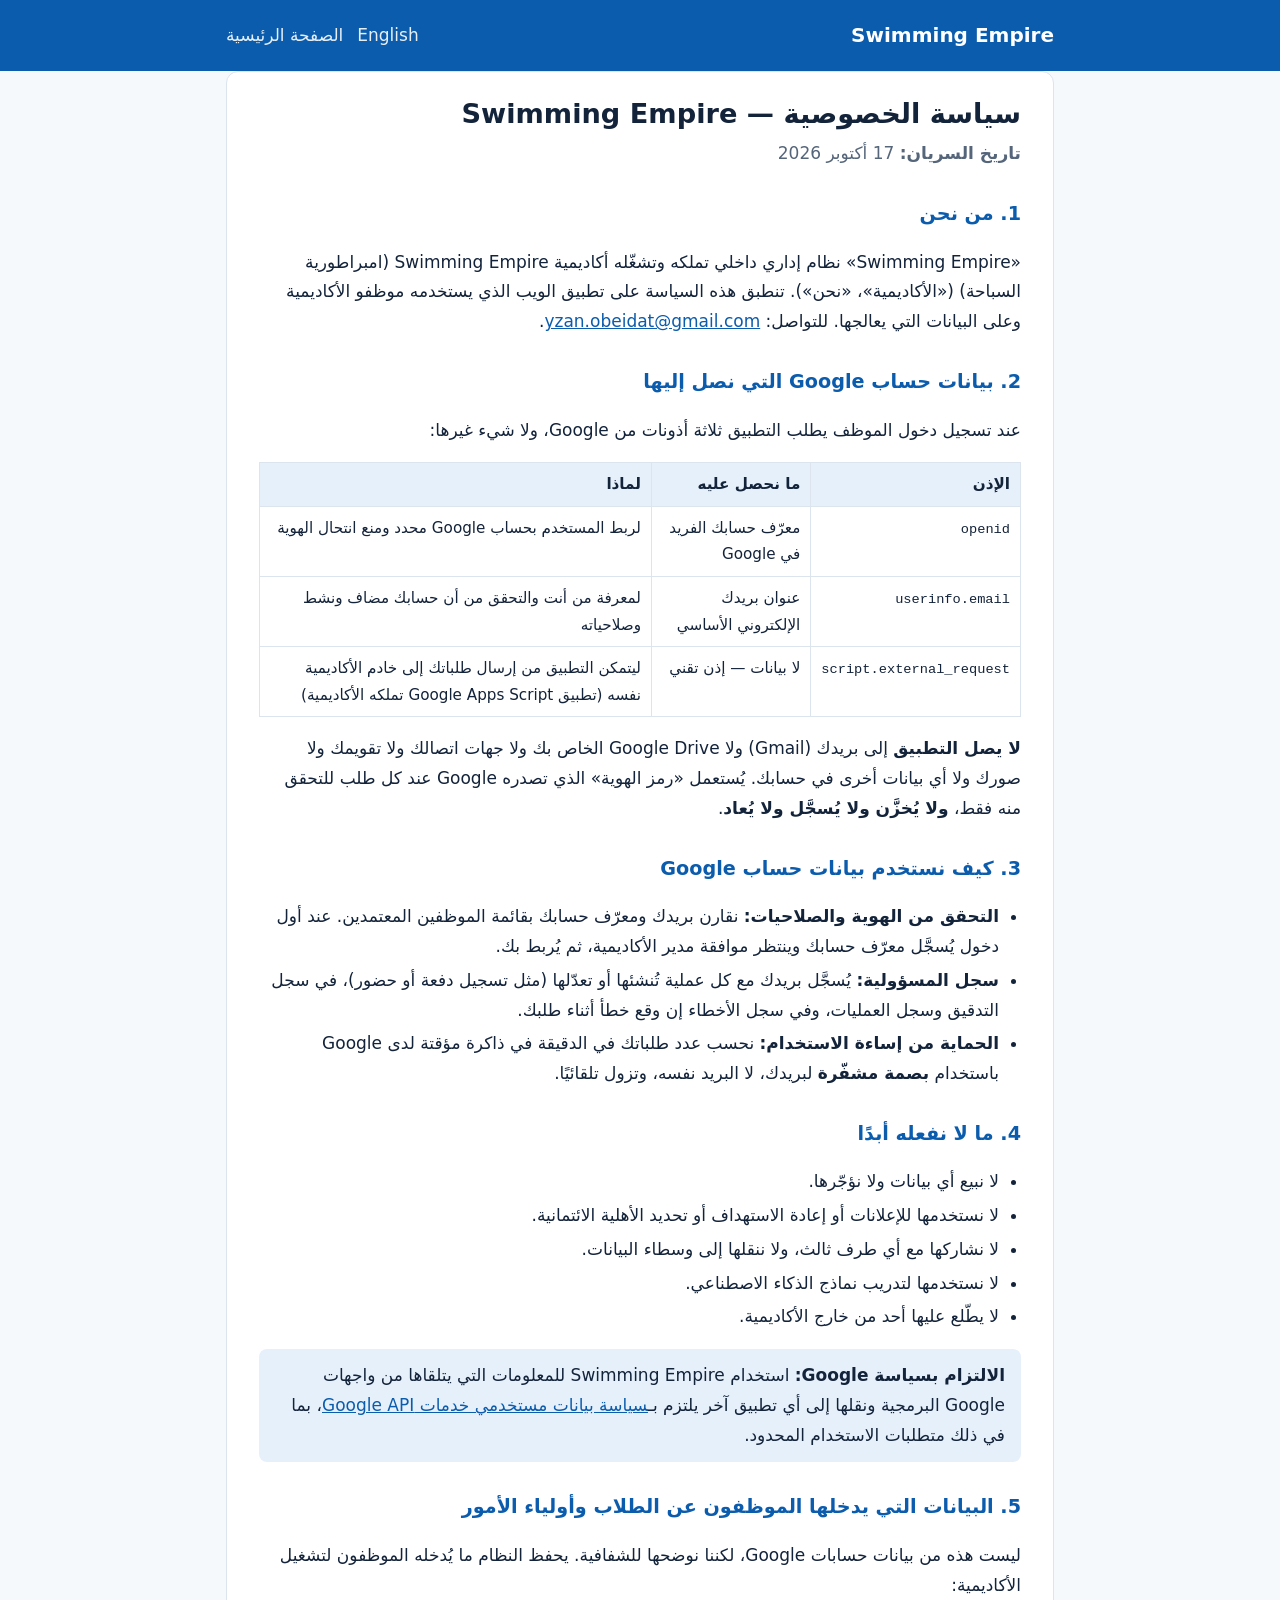
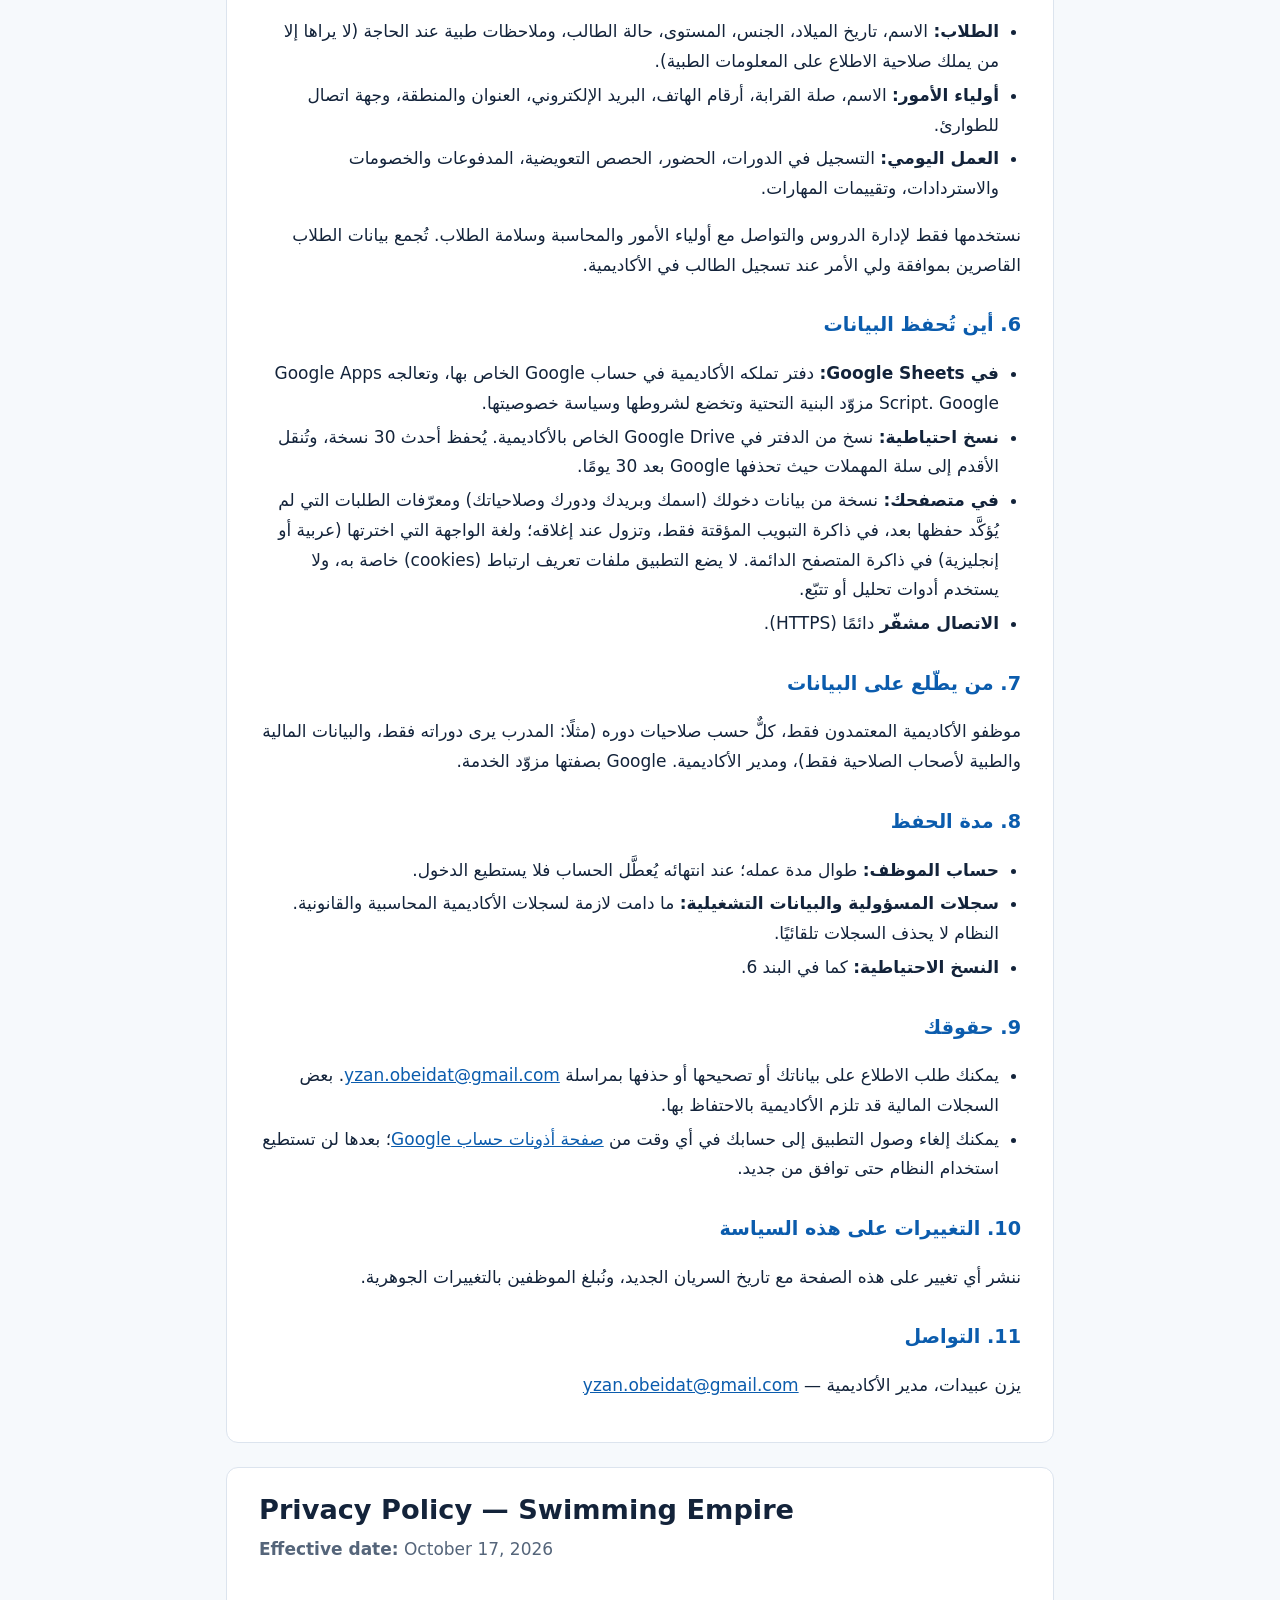
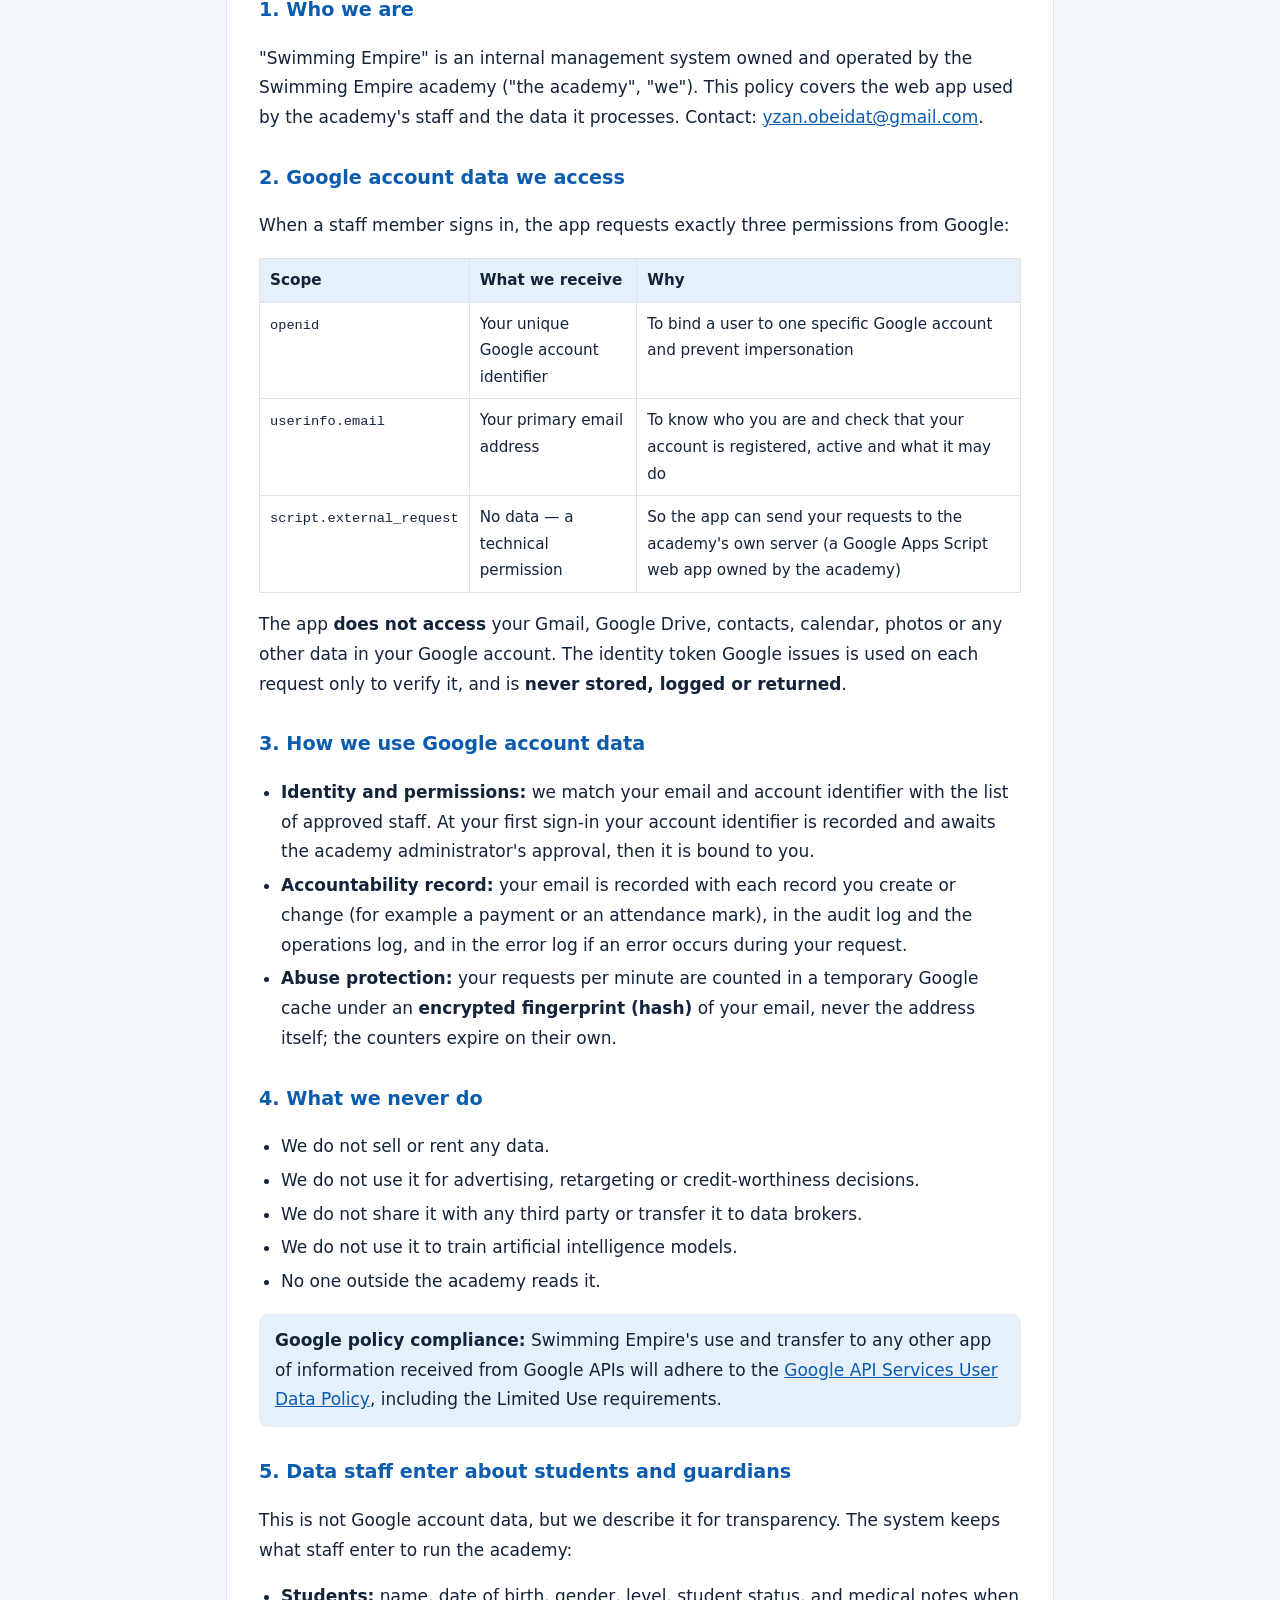
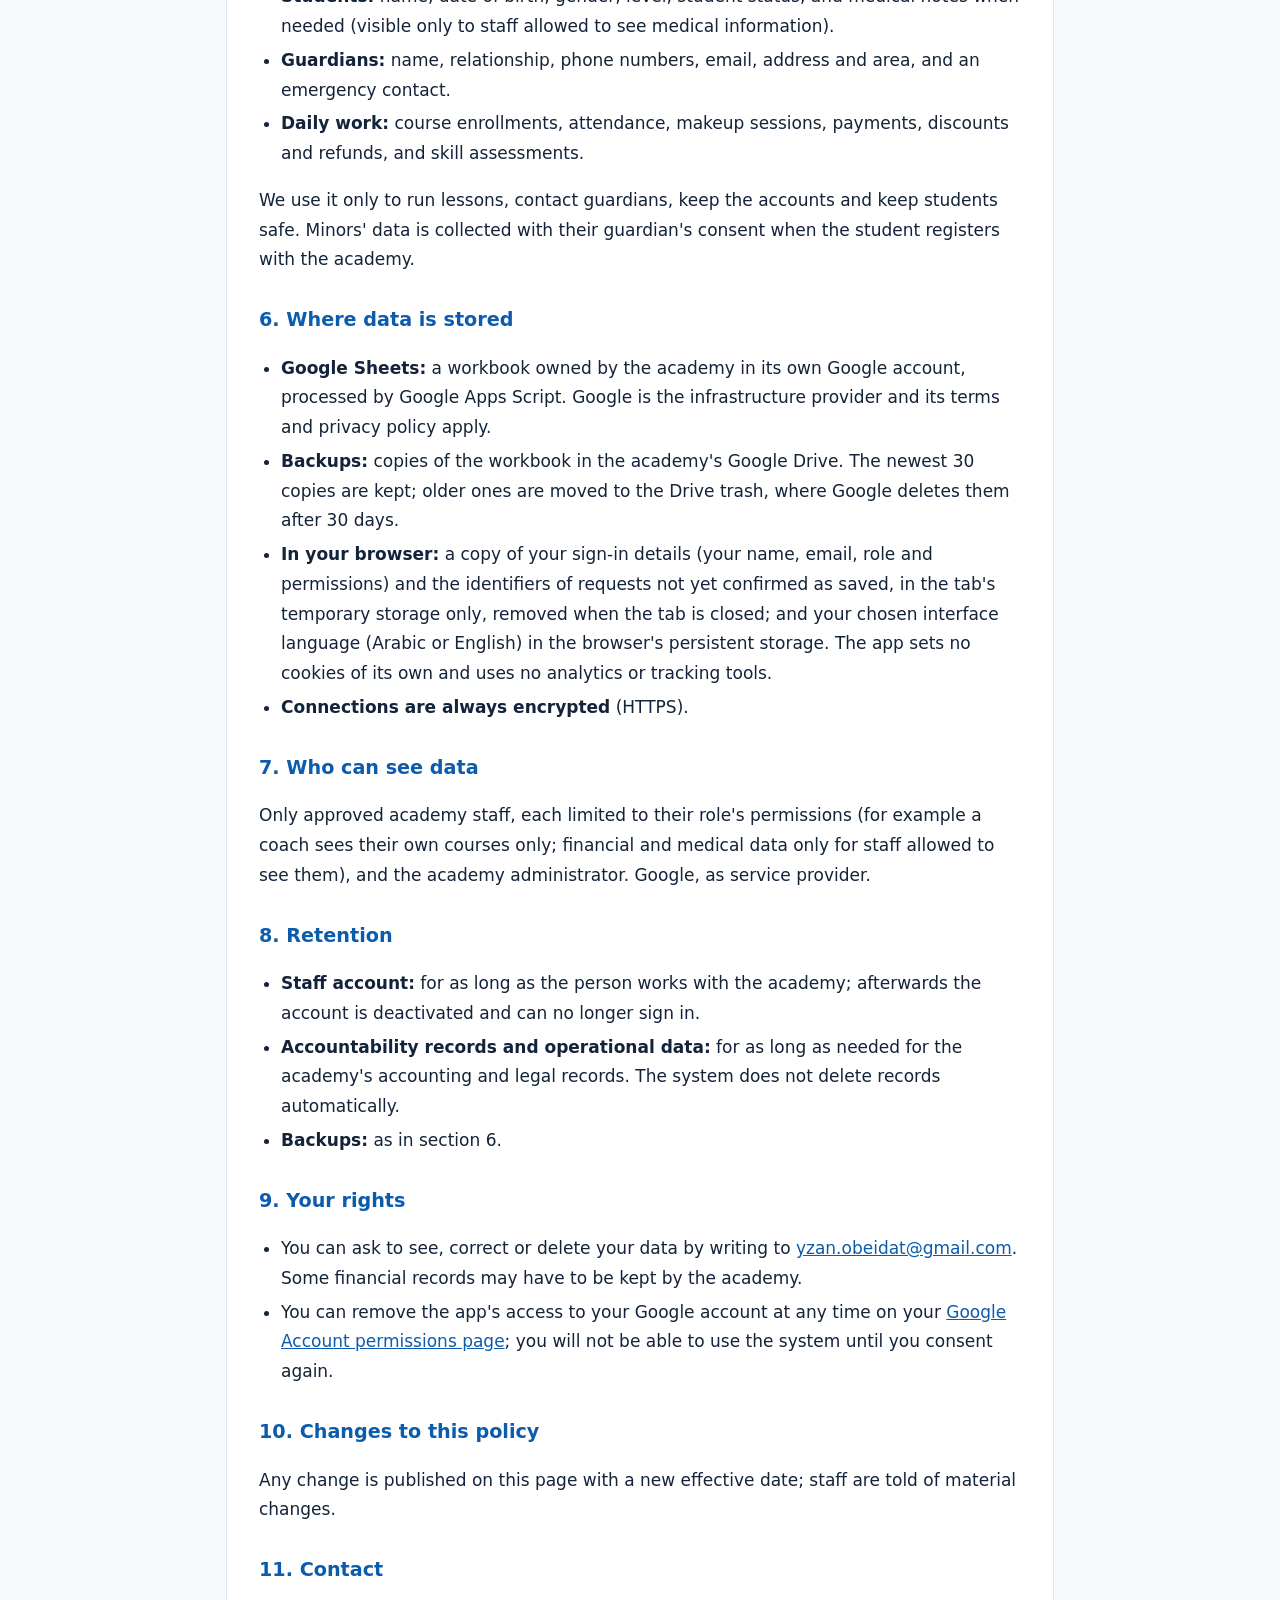
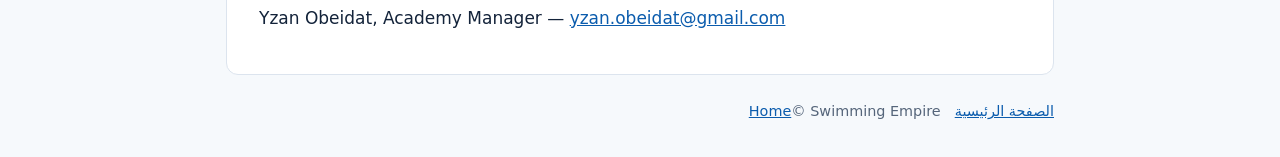
==== privacy/index.html @ 038830ff "Swimming Empire site: the homepage and the privacy policy (Arabic and English) for Google OAuth veri" ====
<!doctype html>
<html lang="ar" dir="rtl">
<head>
<meta charset="utf-8">
<meta name="viewport" content="width=device-width, initial-scale=1">
<title>سياسة الخصوصية — Swimming Empire</title>
<meta name="description" content="سياسة الخصوصية لنظام Swimming Empire: بيانات حساب Google التي يصل إليها النظام وكيف تُستخدم وتُحفظ.">
<link rel="stylesheet" href="/assets/site.css">
</head>
<body>
<header class="site">
  <div class="wrap">
    <a class="brand" href="/">Swimming Empire</a>
    <nav class="lang"><a href="#en" lang="en">English</a><a href="/">الصفحة الرئيسية</a></nav>
  </div>
</header>
<main class="wrap">

<section class="card" lang="ar" dir="rtl">
  <h1>سياسة الخصوصية — Swimming Empire</h1>
  <p class="lead"><strong>تاريخ السريان:</strong> 17 أكتوبر 2026</p>

  <h2>1. من نحن</h2>
  <p>«Swimming Empire» نظام إداري داخلي تملكه وتشغّله أكاديمية Swimming Empire (امبراطورية السباحة) («الأكاديمية»، «نحن»). تنطبق هذه السياسة على تطبيق الويب الذي يستخدمه موظفو الأكاديمية وعلى البيانات التي يعالجها. للتواصل: <a href="mailto:yzan.obeidat@gmail.com">yzan.obeidat@gmail.com</a>.</p>

  <h2>2. بيانات حساب Google التي نصل إليها</h2>
  <p>عند تسجيل دخول الموظف يطلب التطبيق ثلاثة أذونات من Google، ولا شيء غيرها:</p>
  <div class="table-wrap"><table>
    <thead><tr><th>الإذن</th><th>ما نحصل عليه</th><th>لماذا</th></tr></thead>
    <tbody>
      <tr><td><code>openid</code></td><td>معرّف حسابك الفريد في Google</td><td>لربط المستخدم بحساب Google محدد ومنع انتحال الهوية</td></tr>
      <tr><td><code>userinfo.email</code></td><td>عنوان بريدك الإلكتروني الأساسي</td><td>لمعرفة من أنت والتحقق من أن حسابك مضاف ونشط وصلاحياته</td></tr>
      <tr><td><code>script.external_request</code></td><td>لا بيانات — إذن تقني</td><td>ليتمكن التطبيق من إرسال طلباتك إلى خادم الأكاديمية نفسه (تطبيق Google Apps Script تملكه الأكاديمية)</td></tr>
    </tbody>
  </table></div>
  <p><strong>لا يصل التطبيق</strong> إلى بريدك (Gmail) ولا Google Drive الخاص بك ولا جهات اتصالك ولا تقويمك ولا صورك ولا أي بيانات أخرى في حسابك. يُستعمل «رمز الهوية» الذي تصدره Google عند كل طلب للتحقق منه فقط، <strong>ولا يُخزَّن ولا يُسجَّل ولا يُعاد</strong>.</p>

  <h2>3. كيف نستخدم بيانات حساب Google</h2>
  <ul>
    <li><strong>التحقق من الهوية والصلاحيات:</strong> نقارن بريدك ومعرّف حسابك بقائمة الموظفين المعتمدين. عند أول دخول يُسجَّل معرّف حسابك وينتظر موافقة مدير الأكاديمية، ثم يُربط بك.</li>
    <li><strong>سجل المسؤولية:</strong> يُسجَّل بريدك مع كل عملية تُنشئها أو تعدّلها (مثل تسجيل دفعة أو حضور)، في سجل التدقيق وسجل العمليات، وفي سجل الأخطاء إن وقع خطأ أثناء طلبك.</li>
    <li><strong>الحماية من إساءة الاستخدام:</strong> نحسب عدد طلباتك في الدقيقة في ذاكرة مؤقتة لدى Google باستخدام <strong>بصمة مشفّرة</strong> لبريدك، لا البريد نفسه، وتزول تلقائيًا.</li>
  </ul>

  <h2>4. ما لا نفعله أبدًا</h2>
  <ul>
    <li>لا نبيع أي بيانات ولا نؤجّرها.</li>
    <li>لا نستخدمها للإعلانات أو إعادة الاستهداف أو تحديد الأهلية الائتمانية.</li>
    <li>لا نشاركها مع أي طرف ثالث، ولا ننقلها إلى وسطاء البيانات.</li>
    <li>لا نستخدمها لتدريب نماذج الذكاء الاصطناعي.</li>
    <li>لا يطّلع عليها أحد من خارج الأكاديمية.</li>
  </ul>
  <p class="note"><strong>الالتزام بسياسة Google:</strong> استخدام Swimming Empire للمعلومات التي يتلقاها من واجهات Google البرمجية ونقلها إلى أي تطبيق آخر يلتزم بـ<a href="https://developers.google.com/terms/api-services-user-data-policy">سياسة بيانات مستخدمي خدمات Google API</a>، بما في ذلك متطلبات الاستخدام المحدود.</p>

  <h2>5. البيانات التي يدخلها الموظفون عن الطلاب وأولياء الأمور</h2>
  <p>ليست هذه من بيانات حسابات Google، لكننا نوضحها للشفافية. يحفظ النظام ما يُدخله الموظفون لتشغيل الأكاديمية:</p>
  <ul>
    <li><strong>الطلاب:</strong> الاسم، تاريخ الميلاد، الجنس، المستوى، حالة الطالب، وملاحظات طبية عند الحاجة (لا يراها إلا من يملك صلاحية الاطلاع على المعلومات الطبية).</li>
    <li><strong>أولياء الأمور:</strong> الاسم، صلة القرابة، أرقام الهاتف، البريد الإلكتروني، العنوان والمنطقة، وجهة اتصال للطوارئ.</li>
    <li><strong>العمل اليومي:</strong> التسجيل في الدورات، الحضور، الحصص التعويضية، المدفوعات والخصومات والاستردادات، وتقييمات المهارات.</li>
  </ul>
  <p>نستخدمها فقط لإدارة الدروس والتواصل مع أولياء الأمور والمحاسبة وسلامة الطلاب. تُجمع بيانات الطلاب القاصرين بموافقة ولي الأمر عند تسجيل الطالب في الأكاديمية.</p>

  <h2>6. أين تُحفظ البيانات</h2>
  <ul>
    <li><strong>في Google Sheets:</strong> دفتر تملكه الأكاديمية في حساب Google الخاص بها، وتعالجه Google Apps Script. Google مزوّد البنية التحتية وتخضع لشروطها وسياسة خصوصيتها.</li>
    <li><strong>نسخ احتياطية:</strong> نسخ من الدفتر في Google Drive الخاص بالأكاديمية. يُحفظ أحدث 30 نسخة، وتُنقل الأقدم إلى سلة المهملات حيث تحذفها Google بعد 30 يومًا.</li>
    <li><strong>في متصفحك:</strong> نسخة من بيانات دخولك (اسمك وبريدك ودورك وصلاحياتك) ومعرّفات الطلبات التي لم يُؤكَّد حفظها بعد، في ذاكرة التبويب المؤقتة فقط، وتزول عند إغلاقه؛ ولغة الواجهة التي اخترتها (عربية أو إنجليزية) في ذاكرة المتصفح الدائمة. لا يضع التطبيق ملفات تعريف ارتباط (cookies) خاصة به، ولا يستخدم أدوات تحليل أو تتبّع.</li>
    <li><strong>الاتصال مشفّر</strong> دائمًا (HTTPS).</li>
  </ul>

  <h2>7. من يطّلع على البيانات</h2>
  <p>موظفو الأكاديمية المعتمدون فقط، كلٌّ حسب صلاحيات دوره (مثلًا: المدرب يرى دوراته فقط، والبيانات المالية والطبية لأصحاب الصلاحية فقط)، ومدير الأكاديمية. Google بصفتها مزوّد الخدمة.</p>

  <h2>8. مدة الحفظ</h2>
  <ul>
    <li><strong>حساب الموظف:</strong> طوال مدة عمله؛ عند انتهائه يُعطَّل الحساب فلا يستطيع الدخول.</li>
    <li><strong>سجلات المسؤولية والبيانات التشغيلية:</strong> ما دامت لازمة لسجلات الأكاديمية المحاسبية والقانونية. النظام لا يحذف السجلات تلقائيًا.</li>
    <li><strong>النسخ الاحتياطية:</strong> كما في البند 6.</li>
  </ul>

  <h2>9. حقوقك</h2>
  <ul>
    <li>يمكنك طلب الاطلاع على بياناتك أو تصحيحها أو حذفها بمراسلة <a href="mailto:yzan.obeidat@gmail.com">yzan.obeidat@gmail.com</a>. بعض السجلات المالية قد تلزم الأكاديمية بالاحتفاظ بها.</li>
    <li>يمكنك إلغاء وصول التطبيق إلى حسابك في أي وقت من <a href="https://myaccount.google.com/permissions">صفحة أذونات حساب Google</a>؛ بعدها لن تستطيع استخدام النظام حتى توافق من جديد.</li>
  </ul>

  <h2>10. التغييرات على هذه السياسة</h2>
  <p>ننشر أي تغيير على هذه الصفحة مع تاريخ السريان الجديد، ونُبلغ الموظفين بالتغييرات الجوهرية.</p>

  <h2>11. التواصل</h2>
  <p>يزن عبيدات، مدير الأكاديمية — <a href="mailto:yzan.obeidat@gmail.com">yzan.obeidat@gmail.com</a></p>
</section>

<section class="card" id="en" lang="en" dir="ltr">
  <h1>Privacy Policy — Swimming Empire</h1>
  <p class="lead"><strong>Effective date:</strong> October 17, 2026</p>

  <h2>1. Who we are</h2>
  <p>"Swimming Empire" is an internal management system owned and operated by the Swimming Empire academy ("the academy", "we"). This policy covers the web app used by the academy's staff and the data it processes. Contact: <a href="mailto:yzan.obeidat@gmail.com">yzan.obeidat@gmail.com</a>.</p>

  <h2>2. Google account data we access</h2>
  <p>When a staff member signs in, the app requests exactly three permissions from Google:</p>
  <div class="table-wrap"><table>
    <thead><tr><th>Scope</th><th>What we receive</th><th>Why</th></tr></thead>
    <tbody>
      <tr><td><code>openid</code></td><td>Your unique Google account identifier</td><td>To bind a user to one specific Google account and prevent impersonation</td></tr>
      <tr><td><code>userinfo.email</code></td><td>Your primary email address</td><td>To know who you are and check that your account is registered, active and what it may do</td></tr>
      <tr><td><code>script.external_request</code></td><td>No data — a technical permission</td><td>So the app can send your requests to the academy's own server (a Google Apps Script web app owned by the academy)</td></tr>
    </tbody>
  </table></div>
  <p>The app <strong>does not access</strong> your Gmail, Google Drive, contacts, calendar, photos or any other data in your Google account. The identity token Google issues is used on each request only to verify it, and is <strong>never stored, logged or returned</strong>.</p>

  <h2>3. How we use Google account data</h2>
  <ul>
    <li><strong>Identity and permissions:</strong> we match your email and account identifier with the list of approved staff. At your first sign-in your account identifier is recorded and awaits the academy administrator's approval, then it is bound to you.</li>
    <li><strong>Accountability record:</strong> your email is recorded with each record you create or change (for example a payment or an attendance mark), in the audit log and the operations log, and in the error log if an error occurs during your request.</li>
    <li><strong>Abuse protection:</strong> your requests per minute are counted in a temporary Google cache under an <strong>encrypted fingerprint (hash)</strong> of your email, never the address itself; the counters expire on their own.</li>
  </ul>

  <h2>4. What we never do</h2>
  <ul>
    <li>We do not sell or rent any data.</li>
    <li>We do not use it for advertising, retargeting or credit-worthiness decisions.</li>
    <li>We do not share it with any third party or transfer it to data brokers.</li>
    <li>We do not use it to train artificial intelligence models.</li>
    <li>No one outside the academy reads it.</li>
  </ul>
  <p class="note"><strong>Google policy compliance:</strong> Swimming Empire's use and transfer to any other app of information received from Google APIs will adhere to the <a href="https://developers.google.com/terms/api-services-user-data-policy">Google API Services User Data Policy</a>, including the Limited Use requirements.</p>

  <h2>5. Data staff enter about students and guardians</h2>
  <p>This is not Google account data, but we describe it for transparency. The system keeps what staff enter to run the academy:</p>
  <ul>
    <li><strong>Students:</strong> name, date of birth, gender, level, student status, and medical notes when needed (visible only to staff allowed to see medical information).</li>
    <li><strong>Guardians:</strong> name, relationship, phone numbers, email, address and area, and an emergency contact.</li>
    <li><strong>Daily work:</strong> course enrollments, attendance, makeup sessions, payments, discounts and refunds, and skill assessments.</li>
  </ul>
  <p>We use it only to run lessons, contact guardians, keep the accounts and keep students safe. Minors' data is collected with their guardian's consent when the student registers with the academy.</p>

  <h2>6. Where data is stored</h2>
  <ul>
    <li><strong>Google Sheets:</strong> a workbook owned by the academy in its own Google account, processed by Google Apps Script. Google is the infrastructure provider and its terms and privacy policy apply.</li>
    <li><strong>Backups:</strong> copies of the workbook in the academy's Google Drive. The newest 30 copies are kept; older ones are moved to the Drive trash, where Google deletes them after 30 days.</li>
    <li><strong>In your browser:</strong> a copy of your sign-in details (your name, email, role and permissions) and the identifiers of requests not yet confirmed as saved, in the tab's temporary storage only, removed when the tab is closed; and your chosen interface language (Arabic or English) in the browser's persistent storage. The app sets no cookies of its own and uses no analytics or tracking tools.</li>
    <li><strong>Connections are always encrypted</strong> (HTTPS).</li>
  </ul>

  <h2>7. Who can see data</h2>
  <p>Only approved academy staff, each limited to their role's permissions (for example a coach sees their own courses only; financial and medical data only for staff allowed to see them), and the academy administrator. Google, as service provider.</p>

  <h2>8. Retention</h2>
  <ul>
    <li><strong>Staff account:</strong> for as long as the person works with the academy; afterwards the account is deactivated and can no longer sign in.</li>
    <li><strong>Accountability records and operational data:</strong> for as long as needed for the academy's accounting and legal records. The system does not delete records automatically.</li>
    <li><strong>Backups:</strong> as in section 6.</li>
  </ul>

  <h2>9. Your rights</h2>
  <ul>
    <li>You can ask to see, correct or delete your data by writing to <a href="mailto:yzan.obeidat@gmail.com">yzan.obeidat@gmail.com</a>. Some financial records may have to be kept by the academy.</li>
    <li>You can remove the app's access to your Google account at any time on your <a href="https://myaccount.google.com/permissions">Google Account permissions page</a>; you will not be able to use the system until you consent again.</li>
  </ul>

  <h2>10. Changes to this policy</h2>
  <p>Any change is published on this page with a new effective date; staff are told of material changes.</p>

  <h2>11. Contact</h2>
  <p>Yzan Obeidat, Academy Manager — <a href="mailto:yzan.obeidat@gmail.com">yzan.obeidat@gmail.com</a></p>
</section>

</main>
<footer class="site">
  <div class="wrap"><a href="/">الصفحة الرئيسية</a><a href="/#en" lang="en">Home</a><span>© Swimming Empire</span></div>
</footer>
</body>
</html>
---- assets/site.css ----
:root {
  --bg: #f6f9fc;
  --surface: #ffffff;
  --text: #13233a;
  --muted: #55657a;
  --brand: #0b5cad;
  --brand-soft: #e6f0fb;
  --border: #dce4ee;
}
@media (prefers-color-scheme: dark) {
  :root {
    --bg: #0f1722;
    --surface: #172231;
    --text: #e7eef7;
    --muted: #9fb0c4;
    --brand: #6fb1ff;
    --brand-soft: #1c2d44;
    --border: #2a3a50;
  }
}
* { box-sizing: border-box; }
html { -webkit-text-size-adjust: 100%; }
body {
  margin: 0;
  background: var(--bg);
  color: var(--text);
  font: 17px/1.75 system-ui, -apple-system, "Segoe UI", Tahoma, "Noto Sans Arabic", "Noto Sans", Arial, sans-serif;
}
.wrap { max-width: 860px; margin: 0 auto; padding: 0 16px; }
header.site {
  background: var(--brand);
  color: #fff;
}
header.site .wrap { display: flex; flex-wrap: wrap; align-items: center; justify-content: space-between; gap: 8px; padding-top: 18px; padding-bottom: 18px; }
header.site a { color: #fff; text-decoration: none; }
.brand { font-weight: 700; font-size: 1.25rem; }
nav.lang a { margin-inline-start: 14px; opacity: .9; }
nav.lang a:hover { opacity: 1; text-decoration: underline; }
main { padding: 28px 0 40px; }
section.card {
  background: var(--surface);
  border: 1px solid var(--border);
  border-radius: 12px;
  padding: 24px clamp(16px, 4vw, 32px);
  margin-bottom: 24px;
}
h1 { font-size: 1.7rem; line-height: 1.3; margin: 0 0 8px; }
h2 { font-size: 1.2rem; margin: 28px 0 8px; color: var(--brand); }
p.lead { color: var(--muted); margin-top: 0; }
ul { padding-inline-start: 22px; }
li { margin: 4px 0; }
a { color: var(--brand); }
.note { background: var(--brand-soft); border-radius: 8px; padding: 12px 16px; }
.table-wrap { overflow-x: auto; }
table { border-collapse: collapse; width: 100%; font-size: .95rem; }
th, td { border: 1px solid var(--border); padding: 8px 10px; text-align: start; vertical-align: top; }
th { background: var(--brand-soft); }
code { font-family: ui-monospace, Consolas, monospace; font-size: .9em; direction: ltr; unicode-bidi: isolate; }
footer.site { color: var(--muted); font-size: .9rem; padding: 0 0 32px; }
footer.site a { margin-inline-end: 14px; }
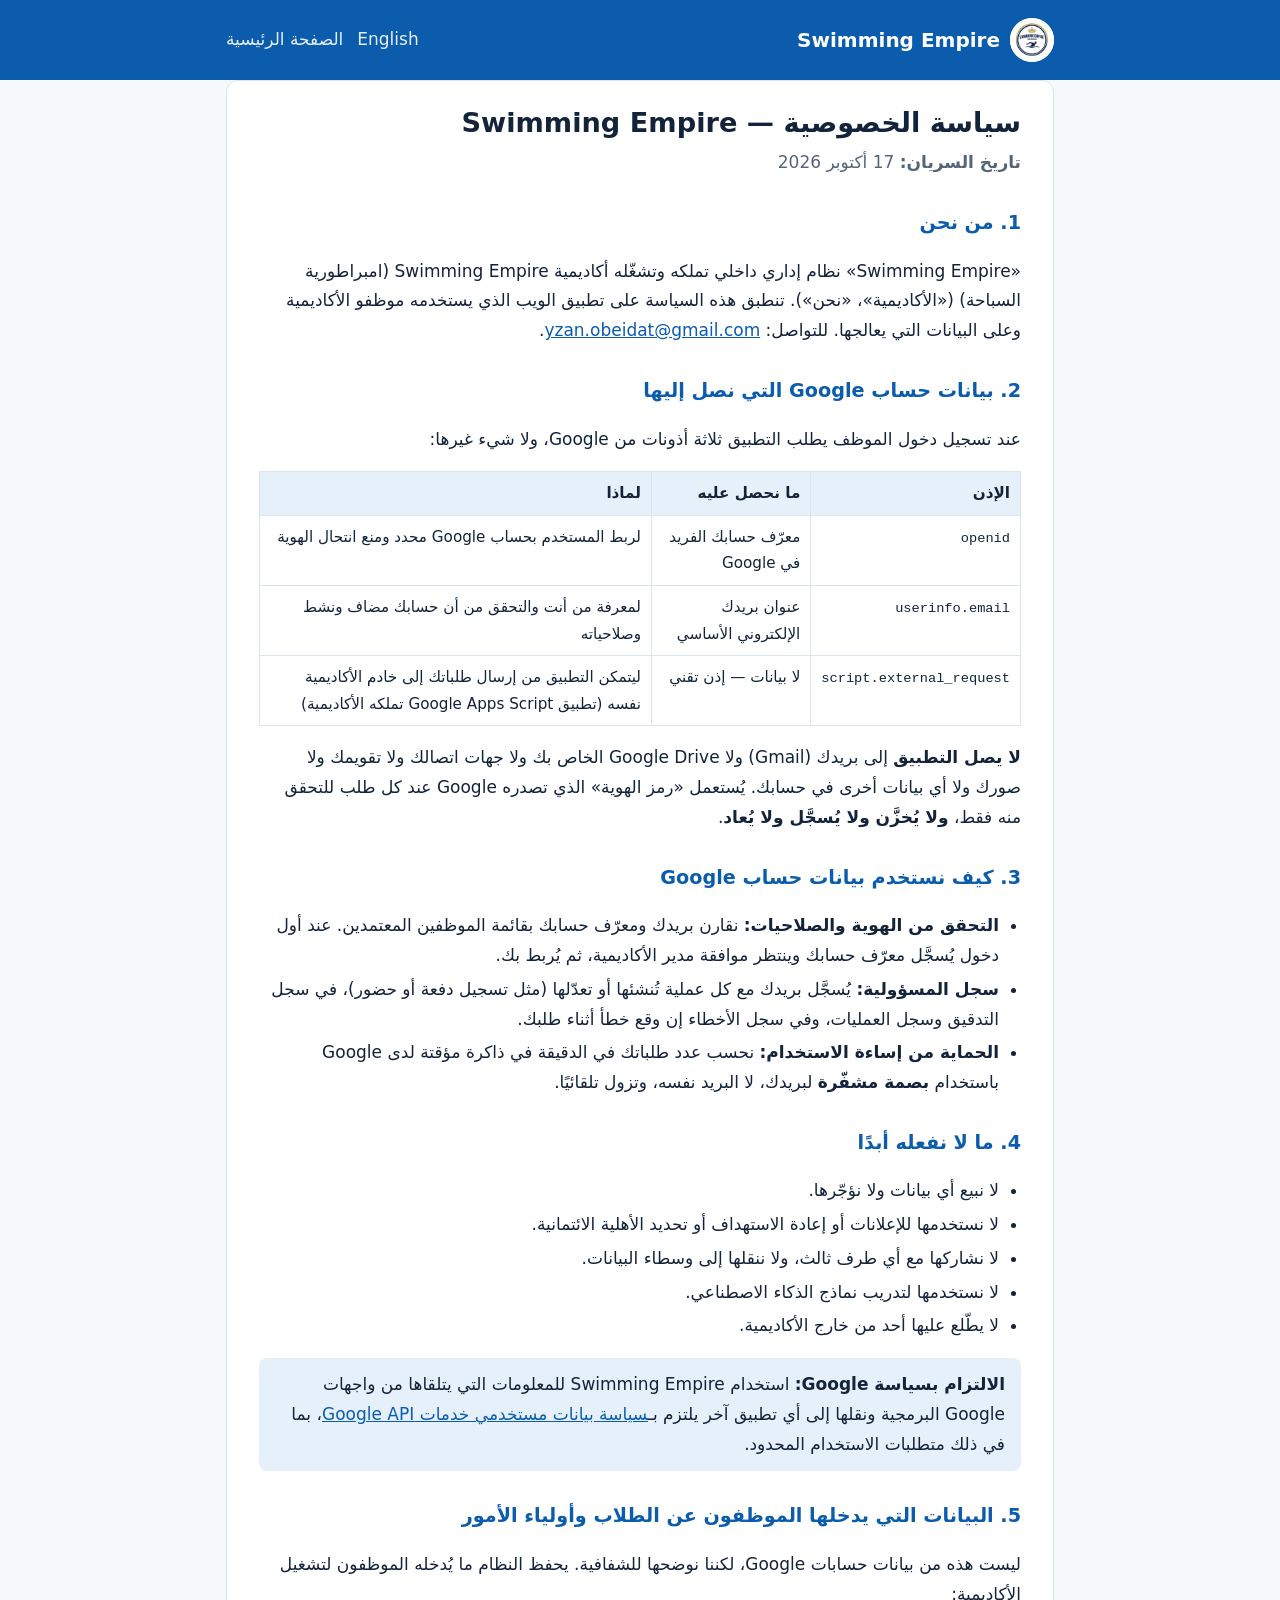
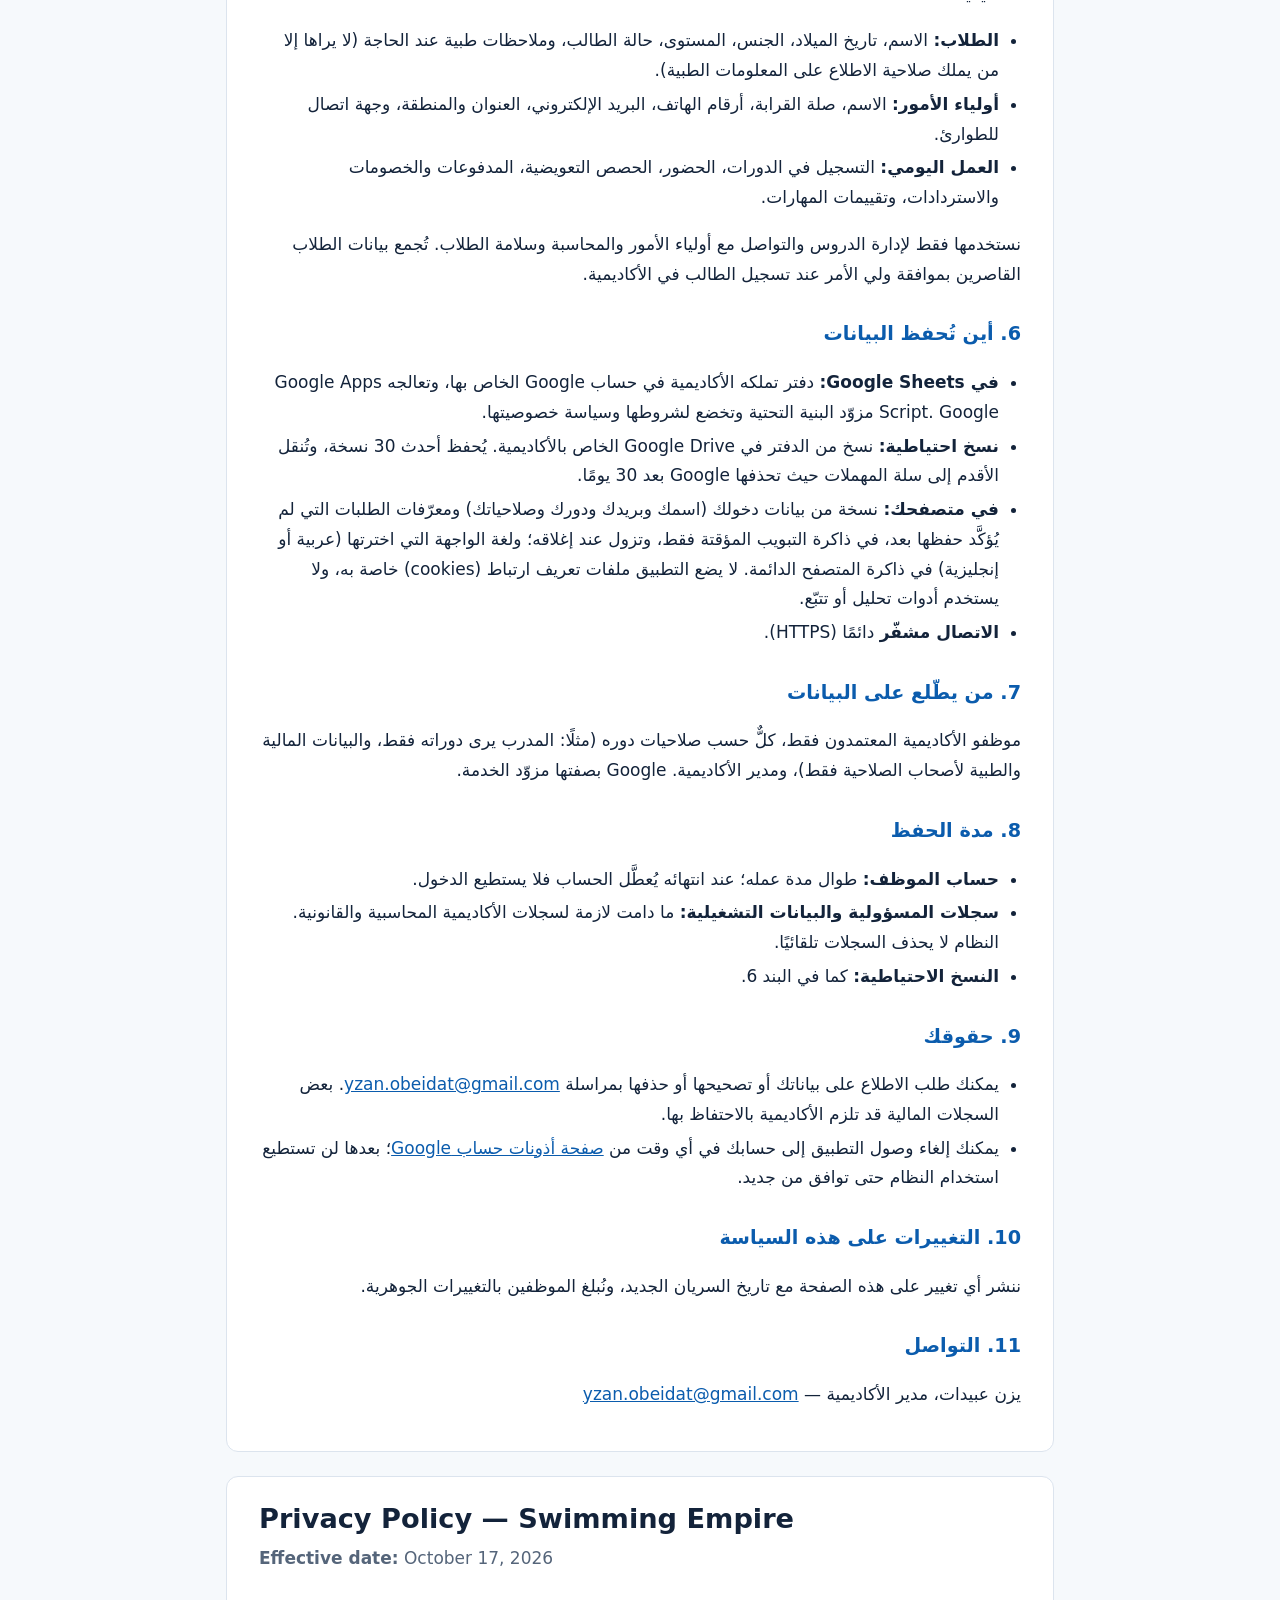
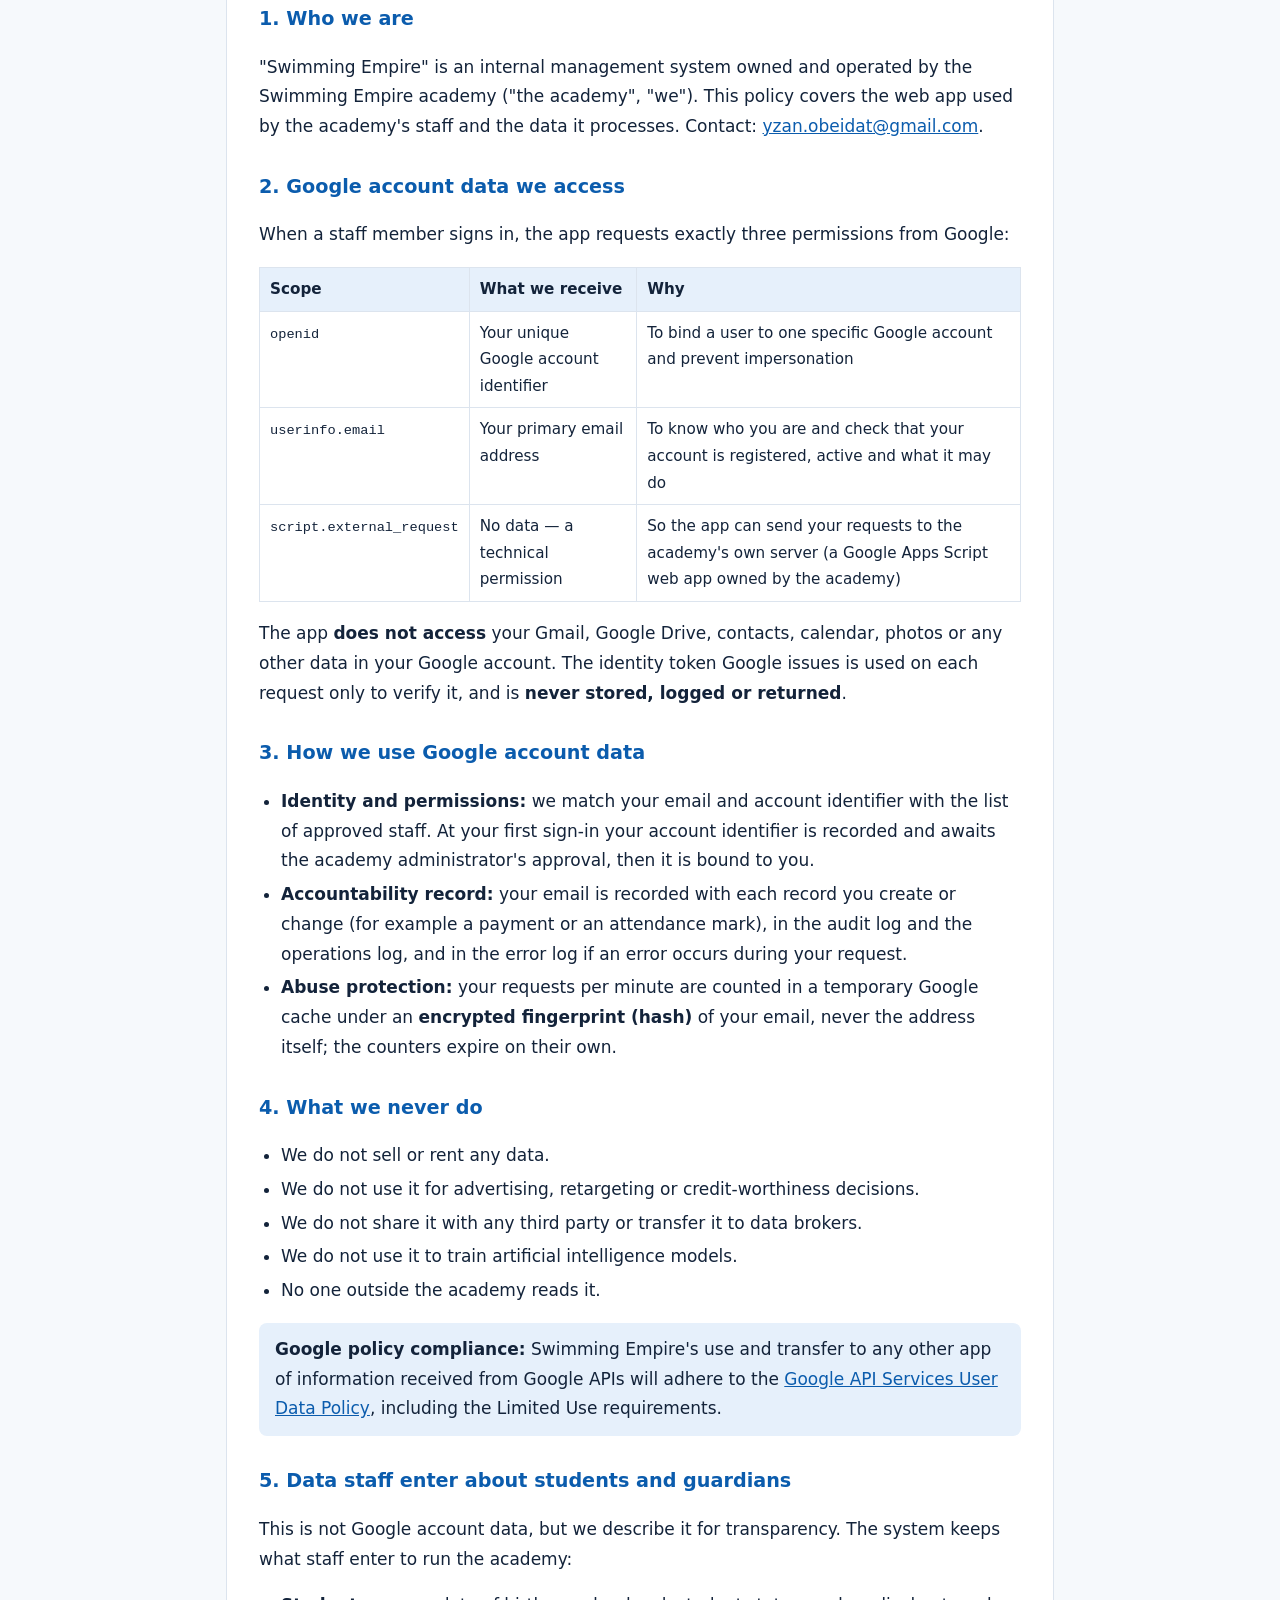
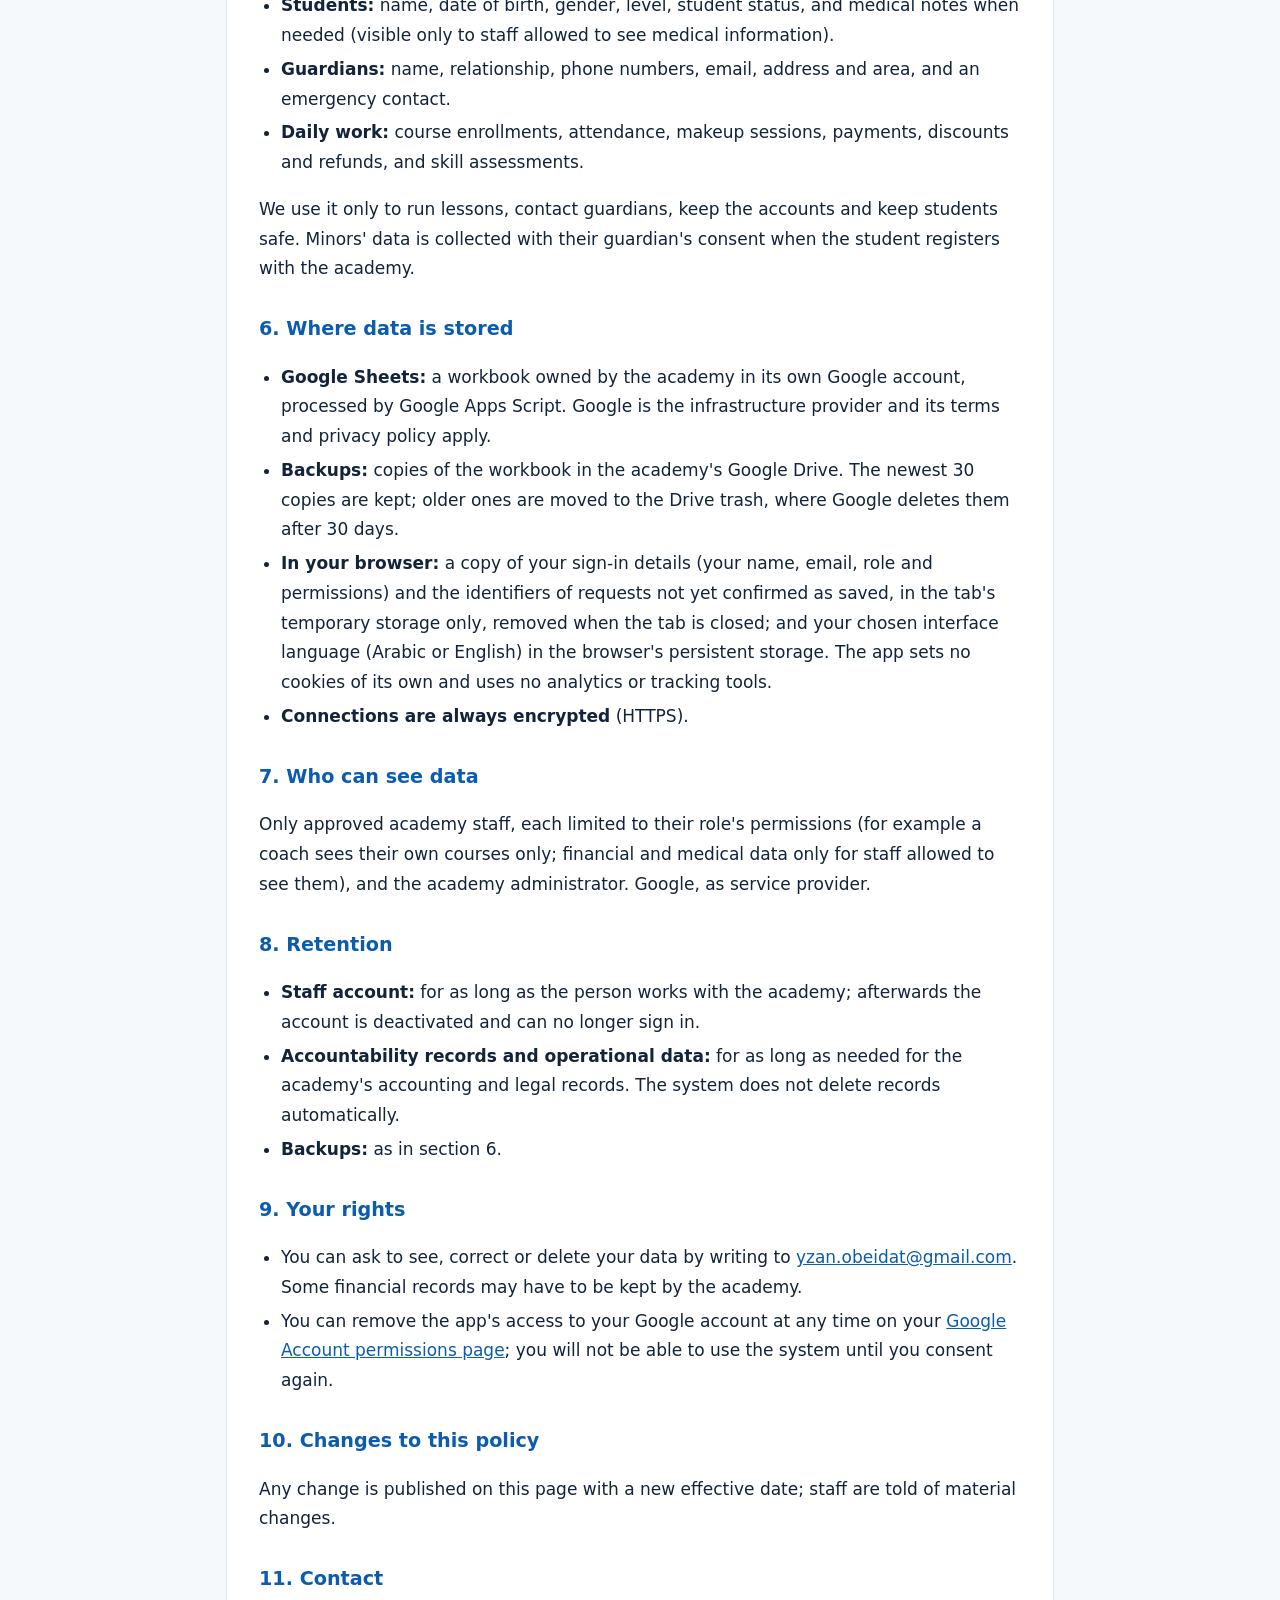
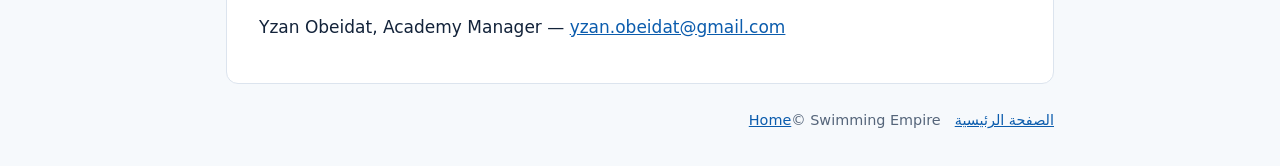
==== commit bf4f8b18: "Site: the academy's logo in the header of both pages and as the page icon Co-Authored-By: Claude Opu" ====
--- a/privacy/index.html
+++ b/privacy/index.html
@@ -5,12 +5,13 @@
 <meta name="viewport" content="width=device-width, initial-scale=1">
 <title>سياسة الخصوصية — Swimming Empire</title>
 <meta name="description" content="سياسة الخصوصية لنظام Swimming Empire: بيانات حساب Google التي يصل إليها النظام وكيف تُستخدم وتُحفظ.">
+<link rel="icon" type="image/png" href="/assets/logo-120.png">
 <link rel="stylesheet" href="/assets/site.css">
 </head>
 <body>
 <header class="site">
   <div class="wrap">
-    <a class="brand" href="/">Swimming Empire</a>
+    <a class="brand" href="/"><img src="/assets/logo-120.png" alt="" width="44" height="44">Swimming Empire</a>
     <nav class="lang"><a href="#en" lang="en">English</a><a href="/">الصفحة الرئيسية</a></nav>
   </div>
 </header>
--- a/assets/site.css
+++ b/assets/site.css
@@ -58,3 +58,5 @@
 code { font-family: ui-monospace, Consolas, monospace; font-size: .9em; direction: ltr; unicode-bidi: isolate; }
 footer.site { color: var(--muted); font-size: .9rem; padding: 0 0 32px; }
 footer.site a { margin-inline-end: 14px; }
+.brand { display: inline-flex; align-items: center; gap: 10px; }
+.brand img { width: 44px; height: 44px; border-radius: 50%; background: #fff; flex: none; }
